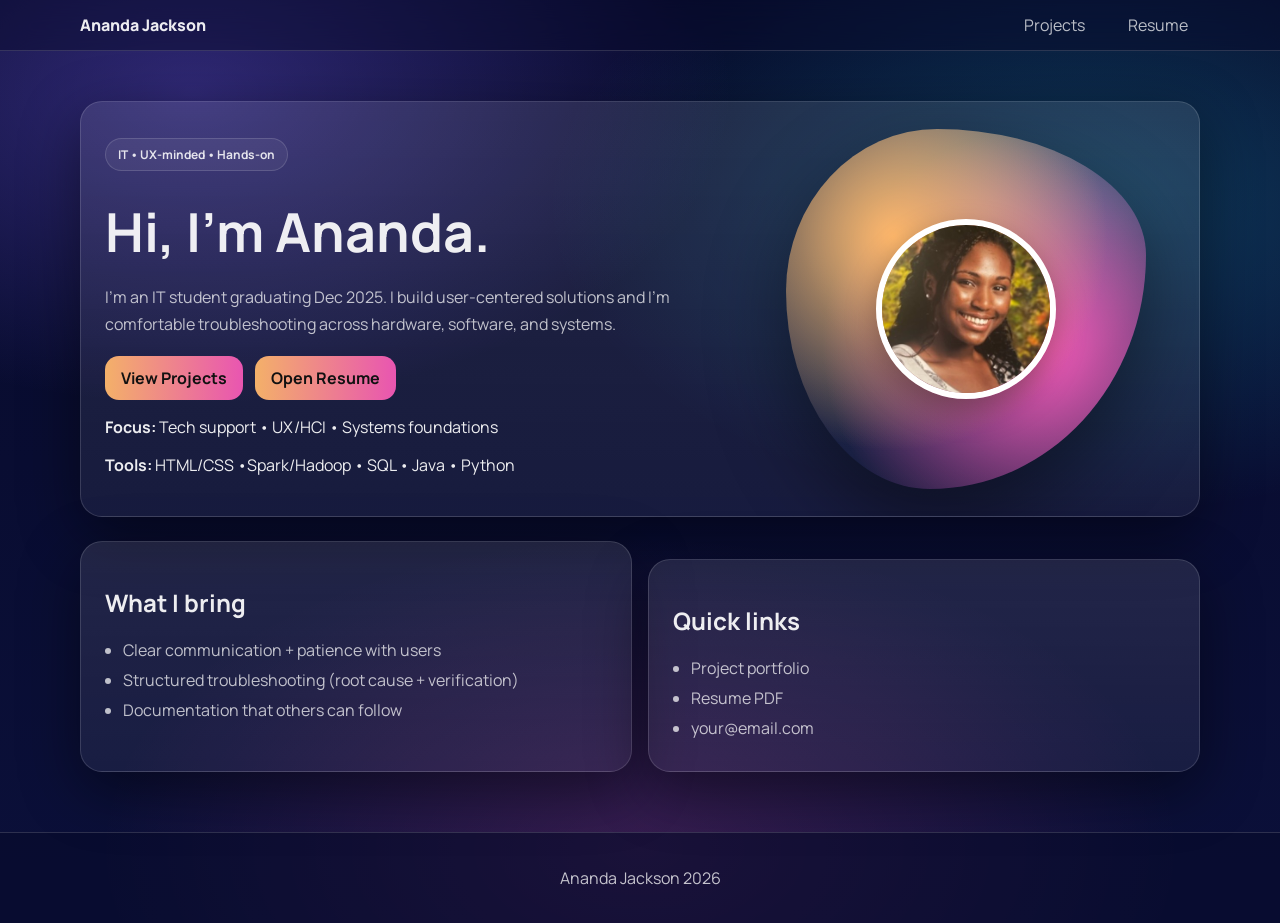
==== index.html @ 5ead98d2 "Initial portfolio commit" ====
<!doctype html>
<html lang="en">
<head>
  <meta charset="utf-8" />
  <meta name="viewport" content="width=device-width, initial-scale=1" />
  <title>Ananda Jackson | Portfolio</title>
  <link rel="stylesheet" href="style.css" />
</head>

<body>

  <!-- NAV -->
  <header class="site-header">
    <nav class="nav">
      <a class="brand" href="index.html">Ananda Jackson</a>
      <div class="nav-links">
        <a href="projects.html">Projects</a>
        <a href="resume.pdf" target="_blank" rel="noreferrer">Resume</a>
      </div>
    </nav>
  </header>

  <main class="container">

    <!-- HERO -->
    <section class="hero card">

      <!-- LEFT -->
      <div class="hero-left">
        <p class="pill">IT • UX-minded • Hands-on</p>

        <h1>Hi, I’m Ananda.</h1>

        <p class="lead">
          I’m an IT student graduating Dec 2025. I build user-centered solutions and I’m comfortable
          troubleshooting across hardware, software, and systems.
        </p>

        <div class="cta-row">
          <a class="btn primary" href="projects.html">View Projects</a>
          <a class="btn ghost" href="resume.pdf" target="_blank" rel="noreferrer">Open Resume</a>
        </div>

        <div class="mini">
          <p><strong>Focus:</strong> Tech support • UX/HCI • Systems foundations</p>
          <p><strong>Tools:</strong> HTML/CSS •Spark/Hadoop • SQL • Java • Python</p>
        </div>
      </div>

      <!-- RIGHT -->
      <div class="hero-right">
        <div class="blob">
          <img src="assests/headshot.jpeg" alt="Ananda Jackson portrait" />
        </div>
      </div>

    </section>

    <!-- LOWER CARDS -->
    <section class="grid">

      <article class="section card">
        <h2>What I bring</h2>
        <ul class="clean">
          <li>Clear communication + patience with users</li>
          <li>Structured troubleshooting (root cause + verification)</li>
          <li>Documentation that others can follow</li>
        </ul>
      </article>

            <article class="section card">
        <h2>Quick links</h2>
        <ul class="clean">
          <li><a href="projects.html">Project portfolio</a></li>
          <li><a href="resume.pdf" target="_blank" rel="noreferrer">Resume PDF</a></li>
          <li><a href="mailto:your@email.com">your@email.com</a></li>
        </ul>
      </article>

    </section>
  </main>

  <!-- FOOTER -->
  <footer class="footer">
    <p>Ananda Jackson <span id="year"></span></p>
  </footer>

  <script>
    document.getElementById("year").textContent = new Date().getFullYear();
  </script>

</body>
</html>
---- style.css ----
@import url('https://fonts.googleapis.com/css2?family=Manrope:wght@400;600;700;800&display=swap');

:root{
  --bg0:#070a2a;
  --bg1:#0b103a;
  --card: rgba(255,255,255,.08);
  --border: rgba(255,255,255,.14);
  --text: rgba(255,255,255,.92);
  --muted: rgba(255,255,255,.72);
  --shadow: 0 18px 60px rgba(0,0,0,.45);

  --pink:#ff5bbd;
  --peach:#ffb86b;
  --aqua:#24e0ff;
  --purple:#7b61ff;

  --r: 22px;
}

*{box-sizing:border-box}
html, body { min-height: 100%; }



body{
  margin:0;
  font-family: Manrope, system-ui, -apple-system, Segoe UI, Roboto, Arial;
  color: var(--text);
  background:
    radial-gradient(900px 520px at 15% 10%, rgba(123,97,255,.35), transparent 60%),
    radial-gradient(900px 520px at 85% 22%, rgba(36,224,255,.22), transparent 60%),
    radial-gradient(900px 520px at 50% 92%, rgba(255,91,189,.18), transparent 60%),
    linear-gradient(180deg, var(--bg0), var(--bg1));
}

a{color:inherit;text-decoration:none}
a:hover{opacity:.92;text-decoration:underline}

.container{
  width:min(1120px,92vw);
  margin:0 auto;
  padding:28px 0 28px;
}

/* ---------- NAV ---------- */
.site-header{
  position:sticky;
  top:0;
  z-index:10;
  backdrop-filter: blur(14px);
  background: rgba(7,10,42,.45);
  border-bottom: 1px solid var(--border);
}

.nav{
  width:min(1120px,92vw);
  margin:0 auto;
  display:flex;
  align-items:center;
  justify-content:space-between;
  padding:14px 0;
}

.brand{
  font-weight:800;
}

.nav-links a{
  margin-left:16px;
  padding:9px 12px;
  border-radius:14px;
  color: var(--muted);
}

.nav-links a:hover{
  background: rgba(255,255,255,.08);
  color: var(--text);
  text-decoration:none;
}

/* ---------- CARDS ---------- */
.card{
  background: linear-gradient(180deg, rgba(255,255,255,.10), rgba(255,255,255,.06));
  border: 1px solid var(--border);
  border-radius: var(--r);
  box-shadow: var(--shadow);
  padding:24px;
  overflow:hidden;
}

.card *{
  max-width:100%;
  word-wrap:break-word;
}

/* ---------- HERO ---------- */
.hero{
  display:grid;
  grid-template-columns: 1.2fr .8fr;
  gap:24px;
  align-items:center;
  margin-top:22px;
}

.hero-left{
  position:relative;
  z-index:1;
}

.hero-right{
  display:flex;
  justify-content:center;
  align-items:center;
}

/* ---------- BLOB + PHOTO ---------- */
.blob{
  width:360px;
  height:360px;
  border-radius: 42% 58% 60% 40% / 45% 35% 65% 55%;
  background:
    radial-gradient(circle at 30% 30%, var(--peach), rgba(255,184,107,0) 60%),
    radial-gradient(circle at 70% 60%, var(--pink), rgba(255,91,189,0) 65%),
    radial-gradient(circle at 55% 25%, rgba(255,255,255,.35), rgba(255,255,255,0) 55%);
  display:flex;
  align-items:center;
  justify-content:center;
  box-shadow: 0 30px 80px rgba(0,0,0,.45);
}

.blob img{
  width:180px;
  height:180px;
  object-fit:cover;
  border-radius:50%;
  border:6px solid #ffffff;
  background: rgba(255,255,255,.15);
  box-shadow: 0 12px 30px rgba(0,0,0,.35);
}

/* ---------- TEXT ---------- */
.pill{
  display:inline-block;
  font-size:12px;
  font-weight:700;
  padding:7px 12px;
  border-radius:999px;
  border:1px solid var(--border);
  background: rgba(255,255,255,.06);
  color: rgba(255,255,255,.86);
}

h1{
  margin:12px 0 10px;
  font-size: clamp(34px, 4.2vw, 54px);
}

.lead{
  color: var(--muted);
  line-height:1.7;
  max-width:58ch;
}

/* ---------- BUTTONS ---------- */
.cta-row{
  display:flex;
  gap:12px;
  margin-top:18px;
}

.btn{
  display:inline-flex;
  align-items:center;
  justify-content:center;
  padding:11px 16px;
  border-radius:14px;
  font-weight:700;
  border:none;
  background: linear-gradient(90deg, rgba(255,184,107,.95), rgba(255,91,189,.9));
  color:#111;
}

.btn:hover{
  transform: translateY(-1px);
  box-shadow: 0 12px 30px rgba(255,91,189,.35);
  text-decoration:none;
}

/* ---------- GRID SECTIONS ---------- */
.grid{
  display:grid;
  grid-template-columns: repeat(2, minmax(0,1fr));
  gap:16px;
  margin-top:24px;
}

@media (max-width:920px){
  .hero{grid-template-columns:1fr}
  .grid{grid-template-columns:1fr}
}

/* ---------- LISTS ---------- */
.clean{
  margin:0;
  padding-left:18px;
  color: var(--muted);
}

.clean li{
  margin:8px 0;
}

/* ---------- FOOTER ---------- */
.footer{
  margin-top: 32px;
  padding: 18px 0;
  border-top: 1px solid rgba(255,255,255,.15);
  color: rgba(255,255,255,.75);
  text-align:center;
  background: rgba(7,10,42,.60);
}

/* ---------- CASE STUDY PAGE ---------- */
.case-hero{
  display:grid;
  grid-template-columns: 1.15fr .85fr;
  gap: 22px;
  align-items:center;
  margin-top: 22px;
}

.case-thumb{
  width: 100%;
  max-width: 520px;
  border-radius: 18px;
  border: 1px solid rgba(255,255,255,.14);
  background: rgba(255,255,255,.05);
  overflow:hidden;
}

.case-thumb img{
  width:100%;
  height:100%;
  display:block;
  object-fit:cover;
}

.case-text{
  color: var(--muted);
  line-height: 1.7;
  margin-top: 8px;
}

.tags-row{
  display:flex;
  gap:10px;
  flex-wrap:wrap;
  margin-top: 14px;
}

.tag{
  font-size: 12px;
  font-weight: 700;
  padding: 6px 10px;
  border-radius: 999px;
  border: 1px solid var(--border);
  background: rgba(255,255,255,.06);
  color: rgba(255,255,255,.82);
}

.steps{
  display:grid;
  grid-template-columns: repeat(3, minmax(0, 1fr));
  gap: 16px;
  margin-top: 12px;
}

.step{
  padding: 14px;
  border-radius: 16px;
  border: 1px solid rgba(255,255,255,.12);
  background: rgba(255,255,255,.05);
}

.step h3{
  margin: 0 0 8px;
  font-size: 15px;
}

/* =========================
   GALLERIES (consistent system)
   ========================= */

.shots{
  display: grid;
  gap: 16px;
  margin-top: 14px;
  align-items: start;
}

/* Base tile */
.shot{
  border-radius: 16px;
  overflow: hidden;
  border: 1px solid rgba(255,255,255,.14);
  background: rgba(255,255,255,.05);
}

/* Media defaults */
.shot img,
.shot video{
  width: 100%;
  height: 100%;
  display: block;
}

/* --- VARIANT A: Phone screens (fills the tile, no empty space) --- */
.shots--phone{
  grid-template-columns: repeat(auto-fit, minmax(220px, 1fr));
}

.shots--phone .shot{
  aspect-ratio: 9 / 19.5;
}

.shots--phone .shot img,
.shots--phone .shot video{
  object-fit: cover;
}

/* --- VARIANT B: Desktop / wide screens --- */
.shots--desktop{
  grid-template-columns: repeat(auto-fit, minmax(320px, 1fr));
}

.shots--desktop .shot{
  aspect-ratio: 16 / 10;
}

.shots--desktop .shot img,
.shots--desktop .shot video{
  object-fit: cover;
}

/* --- VARIANT C: Terminal outputs (readable, minimal cropping) --- */
.shots--terminal{
  grid-template-columns: repeat(auto-fit, minmax(360px, 1fr));
}

.shots--terminal .shot{
  aspect-ratio: 16 / 9;
  background: rgba(0,0,0,.25); /* helps terminal images look crisp */
}

.shots--terminal .shot img{
  object-fit: contain; /* KEY: don’t crop text */
  padding: 10px;       /* prevents text from touching edges */
}

/* Mobile: keep it simple */
@media (max-width: 920px){
  .shots--phone,
  .shots--desktop,
  .shots--terminal{
    grid-template-columns: 1fr;
  }
}

/* ---------- CONSISTENT SECTION SPACING ---------- */
.section {
  margin-top: 18px;
}

.section:first-of-type {
  margin-top: 0;
}

/* If you want slightly more space between big blocks */
.case-stack > .card {
  margin-top: 18px;
}

/* ---------- CODE BLOCKS ---------- */
.codeblock{
  margin-top: 12px;
  padding: 14px 16px;
  border-radius: 16px;
  border: 1px solid rgba(255,255,255,.14);
  background: rgba(0,0,0,.35);

  /* scrolling behavior */
  max-height: 320px;        /* vertical scroll limit */
  overflow: auto;           /* enables BOTH directions */

  font-size: 13px;
  line-height: 1.6;
}

.codeblock code{
  font-family: ui-monospace, SFMono-Regular, Menlo, Monaco, Consolas, "Liberation Mono", monospace;
  white-space: pre;        /* no wrapping */
}


/* Video inside gallery tiles */
.shot video {
  width: 100%;
  height: 100%;
  object-fit: cover;
  display: block;
}

/* =========================================================
   PANDA OPS BLOG (light theme) — scoped to .panda-blog
   ========================================================= */

.panda-blog{
  background: #ffffff;
  color: rgba(0,0,0,.88);
  font-family: Manrope, system-ui, -apple-system, Segoe UI, Roboto, Arial;
}

/* Light header */
.panda-blog .site-header{
  position: sticky;
  top: 0;
  z-index: 10;
  backdrop-filter: blur(10px);
  background: rgba(255,255,255,.92);
  border-bottom: 1px solid rgba(0,0,0,.08);
}

.panda-blog a{ color: inherit; text-decoration: none; }
.panda-blog a:hover{ text-decoration: underline; }

.panda-blog .container{
  width: min(1100px, 92vw);
  margin: 0 auto;
  padding: 26px 0 30px;
}

.panda-brand{
  font-weight: 900;
  letter-spacing: .2px;
}

.panda-blog .nav-links a{
  color: rgba(0,0,0,.65);
  border-radius: 14px;
}
.panda-blog .nav-links a:hover{
  background: rgba(18,140,82,.08);
  color: rgba(0,0,0,.85);
  text-decoration: none;
}

/* Hero */
.panda-hero{
  display: grid;
  grid-template-columns: 1.25fr .75fr;
  gap: 18px;
  padding: 22px;
  border-radius: 22px;
  border: 1px solid rgba(0,0,0,.10);
  background:
    radial-gradient(900px 520px at 15% 10%, rgba(18,140,82,.10), transparent 60%),
    radial-gradient(800px 520px at 85% 15%, rgba(0,0,0,.06), transparent 60%),
    #fff;
  box-shadow: 0 18px 55px rgba(0,0,0,.08);
}

.panda-kicker{
  margin: 0;
  font-weight: 800;
  font-size: 12px;
  letter-spacing: .6px;
  text-transform: uppercase;
  color: rgba(0,0,0,.55);
}

.panda-title{
  margin: 10px 0 10px;
  font-size: clamp(34px, 4.2vw, 52px);
  line-height: 1.05;
}

.panda-lead{
  margin: 0;
  color: rgba(0,0,0,.62);
  line-height: 1.7;
  max-width: 62ch;
}

.panda-cta{
  display: flex;
  flex-wrap: wrap;
  gap: 10px;
  margin-top: 16px;
}


.panda-btn:hover{
  text-decoration: none;
  transform: translateY(-1px);
  box-shadow: 0 12px 30px rgba(0,0,0,.12);
}

.panda-btn{
  font-size: 12px;
  font-weight: 800;
  padding: 7px 10px;
  border-radius: 999px;
  border: 1px solid rgba(18,140,82,.18);
  background: rgba(18,140,82,.07);
}

/* Chips */
.panda-chips{
  display: flex;
  flex-wrap: wrap;
  gap: 8px;
  margin-top: 14px;
}

.panda-chip{
  font-size: 12px;
  font-weight: 800;
  padding: 7px 10px;
  border-radius: 999px;
  border: 1px solid rgba(18,140,82,.18);
  background: rgba(18,140,82,.07);
}

/* Hero card */
.panda-hero-card{
  border-radius: 20px;
  border: 1px solid rgba(0,0,0,.10);
  background: rgba(255,255,255,.92);
  padding: 16px;
}

.panda-hero-card-top{
  display: flex;
  gap: 12px;
  align-items: center;
}

.panda-face{
  width: 54px;
  height: 54px;
  border-radius: 16px;
  border: 1px solid rgba(0,0,0,.10);
  background:
    radial-gradient(circle at 30% 35%, rgba(0,0,0,.85) 0 18%, transparent 19%),
    radial-gradient(circle at 70% 35%, rgba(0,0,0,.85) 0 18%, transparent 19%),
    radial-gradient(circle at 50% 65%, rgba(0,0,0,.80) 0 10%, transparent 11%),
    #fff;
}

.panda-mini{
  margin: 0;
  font-size: 12px;
  color: rgba(0,0,0,.55);
}
.panda-mini-strong{
  margin: 0;
  font-size: 13px;
  font-weight: 900;
  color: rgba(0,0,0,.86);
}

.panda-hero-stats{
  display: grid;
  grid-template-columns: 1fr 1fr;
  gap: 10px;
  margin-top: 12px;
}

.panda-stat{
  padding: 10px;
  border-radius: 16px;
  border: 1px solid rgba(0,0,0,.08);
  background: rgba(18,140,82,.06);
}

/* Sections */
.panda-section{
  margin-top: 20px;
}

.panda-h2{
  margin: 0 0 10px;
  font-size: 22px;
}

.panda-h3{
  margin: 0 0 8px;
  font-size: 15px;
}

.panda-text{
  margin: 0;
  color: rgba(0,0,0,.62);
  line-height: 1.75;
}

.panda-card{
  padding: 16px;
  border-radius: 18px;
  border: 1px solid rgba(0,0,0,.10);
  background: #fff;
  box-shadow: 0 14px 40px rgba(0,0,0,.06);
}

.panda-grid-3{
  display: grid;
  grid-template-columns: repeat(3, minmax(0, 1fr));
  gap: 14px;
}

.panda-grid-2{
  display: grid;
  grid-template-columns: repeat(2, minmax(0, 1fr));
  gap: 14px;
}

/* Posts layout */
.panda-layout{
  display: grid;
  grid-template-columns: 1.35fr .65fr;
  gap: 16px;
  margin-top: 18px;
  align-items: start;
}

.panda-post{
  border-radius: 18px;
  border: 1px solid rgba(0,0,0,.10);
  background: #fff;
  padding: 16px;
  box-shadow: 0 14px 40px rgba(0,0,0,.06);
  margin-top: 14px;
}

.panda-post-featured{
  background:
    radial-gradient(900px 520px at 15% 10%, rgba(18,140,82,.10), transparent 60%),
    #fff;
}

.panda-post-title{
  margin: 10px 0 8px;
  font-size: 20px;
}

.panda-post-meta{
  display: flex;
  gap: 8px;
  flex-wrap: wrap;
  align-items: center;
  font-size: 12px;
  color: rgba(0,0,0,.55);
}

.panda-badge{
  font-weight: 900;
  font-size: 11px;
  padding: 5px 9px;
  border-radius: 999px;
  color: rgba(0,0,0,.78);
  background: rgba(18,140,82,.10);
  border: 1px solid rgba(18,140,82,.22);
}

.panda-badge-soft{
  background: rgba(0,0,0,.05);
  border: 1px solid rgba(0,0,0,.10);
}

.panda-post-actions{
  display: flex;
  gap: 10px;
  margin-top: 12px;
  flex-wrap: wrap;
}

.panda-divider{
  height: 1px;
  background: rgba(0,0,0,.10);
  margin: 14px 0;
}

.panda-list{
  margin: 0;
  padding-left: 18px;
  color: rgba(0,0,0,.62);
}
.panda-list li{ margin: 8px 0; }

.panda-sticky{
  position: sticky;
  top: 88px;
}

/* Footer */
.panda-footer{
  margin-top: 26px;
  padding: 18px 0;
  border-top: 1px solid rgba(0,0,0,.10);
  color: rgba(0,0,0,.60);
  text-align: center;
}

/* Responsiveness */
@media (max-width: 920px){
  .panda-hero{ grid-template-columns: 1fr; }
  .panda-grid-3{ grid-template-columns: 1fr; }
  .panda-grid-2{ grid-template-columns: 1fr; }
  .panda-layout{ grid-template-columns: 1fr; }
  .panda-sticky{ position: static; }
}
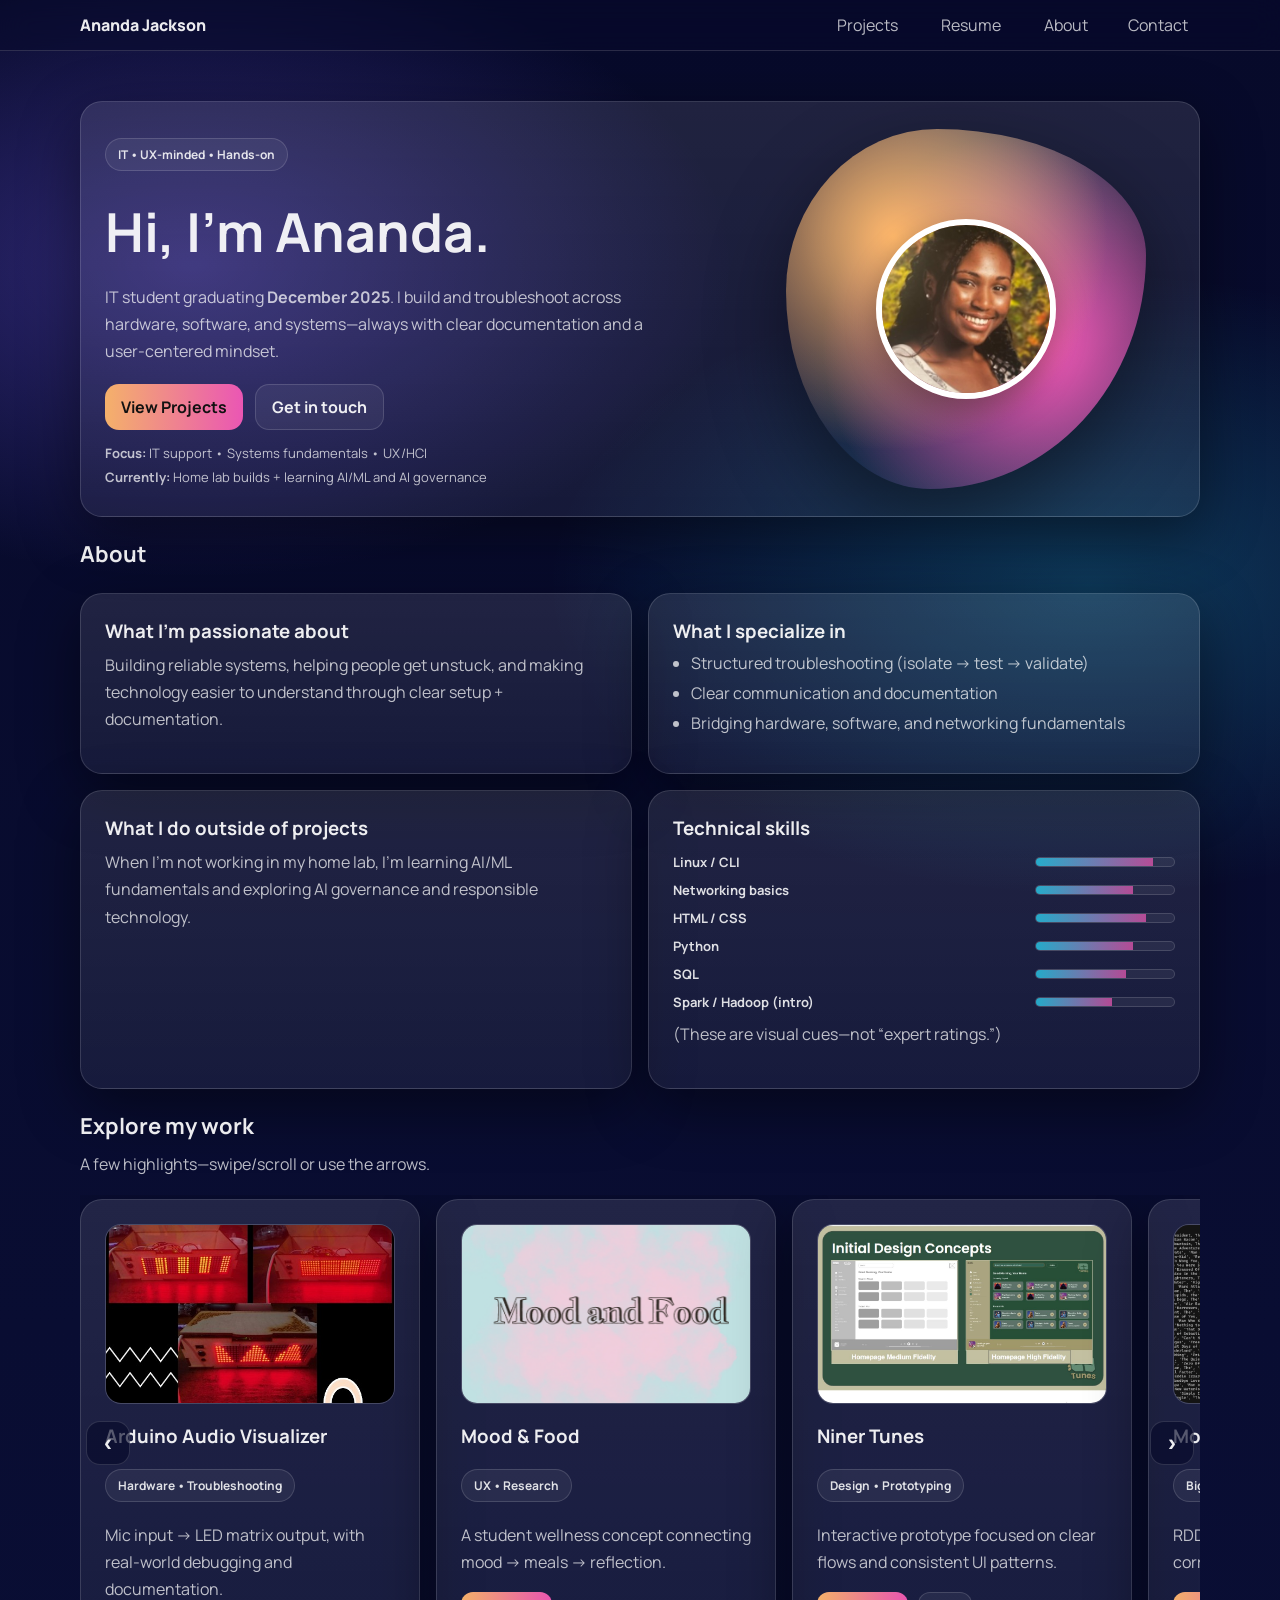
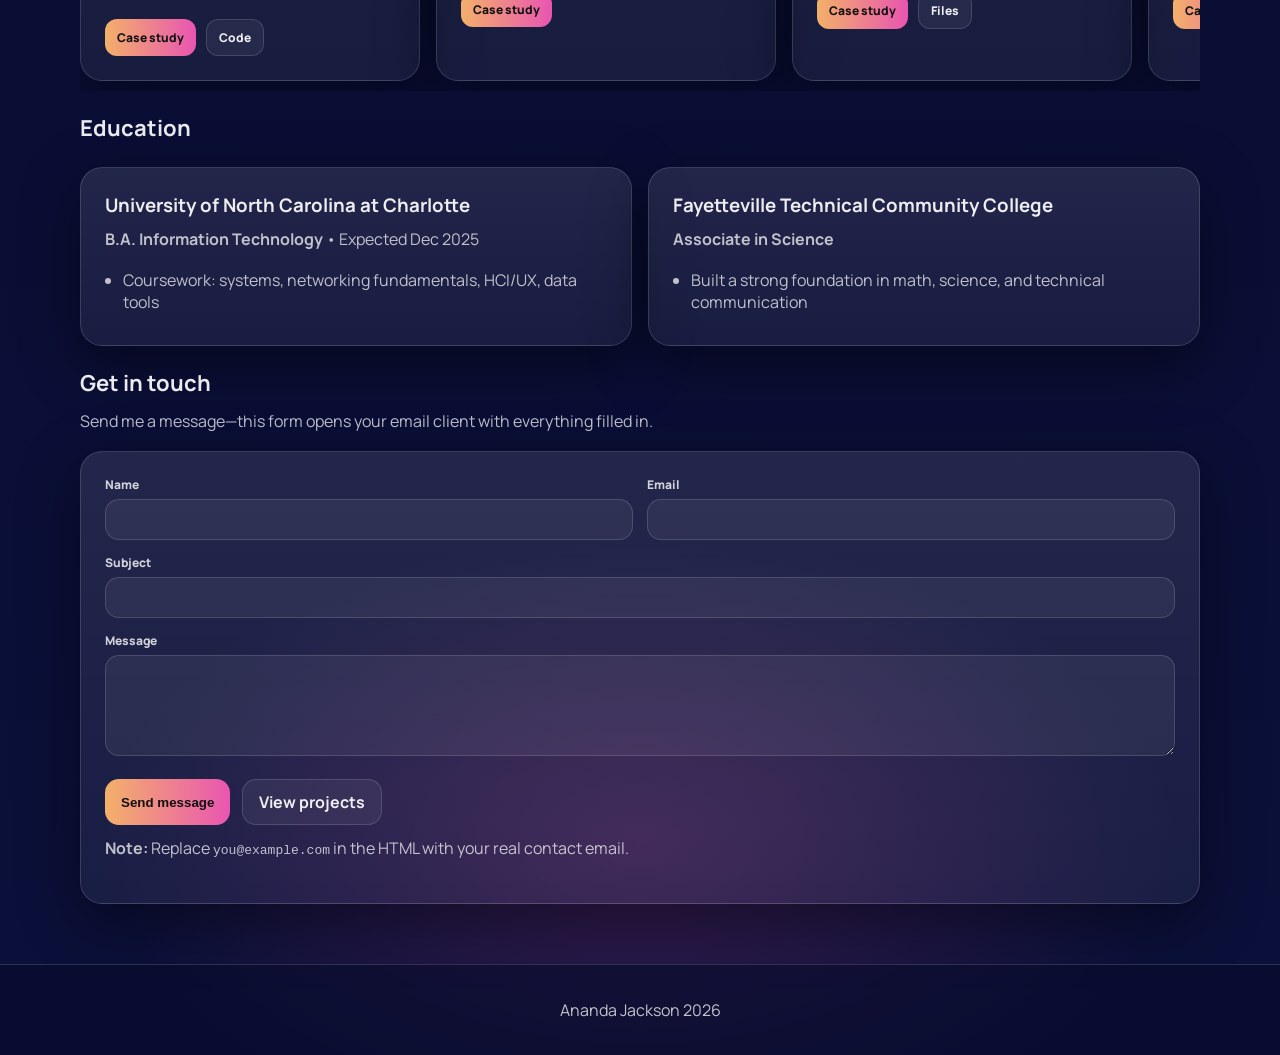
==== commit cf763d3c: "Add files via upload" ====
--- a/index.html
+++ b/index.html
@@ -9,78 +9,235 @@
 
 <body>
 
-  <!-- NAV -->
   <header class="site-header">
     <nav class="nav">
       <a class="brand" href="index.html">Ananda Jackson</a>
       <div class="nav-links">
         <a href="projects.html">Projects</a>
         <a href="resume.pdf" target="_blank" rel="noreferrer">Resume</a>
+        <a href="#about">About</a><a href="#contact">Contact</a>
       </div>
     </nav>
   </header>
 
   <main class="container">
 
-    <!-- HERO -->
-    <section class="hero card">
-
-      <!-- LEFT -->
+    <section class="hero card" id="top">
       <div class="hero-left">
         <p class="pill">IT • UX-minded • Hands-on</p>
-
         <h1>Hi, I’m Ananda.</h1>
 
         <p class="lead">
-          I’m an IT student graduating Dec 2025. I build user-centered solutions and I’m comfortable
-          troubleshooting across hardware, software, and systems.
+          IT student graduating <strong>December 2025</strong>. I build and troubleshoot across hardware, software, and systems—always with
+          clear documentation and a user-centered mindset.
         </p>
 
         <div class="cta-row">
           <a class="btn primary" href="projects.html">View Projects</a>
-          <a class="btn ghost" href="resume.pdf" target="_blank" rel="noreferrer">Open Resume</a>
+          <a class="btn ghost" href="#contact">Get in touch</a>
         </div>
 
         <div class="mini">
-          <p><strong>Focus:</strong> Tech support • UX/HCI • Systems foundations</p>
-          <p><strong>Tools:</strong> HTML/CSS •Spark/Hadoop • SQL • Java • Python</p>
+          <p><strong>Focus:</strong> IT support • Systems fundamentals • UX/HCI</p>
+          <p><strong>Currently:</strong> Home lab builds + learning AI/ML and AI governance</p>
         </div>
       </div>
 
-      <!-- RIGHT -->
       <div class="hero-right">
         <div class="blob">
           <img src="assests/headshot.jpeg" alt="Ananda Jackson portrait" />
         </div>
       </div>
-
-    </section>
-
-    <!-- LOWER CARDS -->
-    <section class="grid">
-
-      <article class="section card">
-        <h2>What I bring</h2>
-        <ul class="clean">
-          <li>Clear communication + patience with users</li>
-          <li>Structured troubleshooting (root cause + verification)</li>
-          <li>Documentation that others can follow</li>
-        </ul>
-      </article>
-
-            <article class="section card">
-        <h2>Quick links</h2>
-        <ul class="clean">
-          <li><a href="projects.html">Project portfolio</a></li>
-          <li><a href="resume.pdf" target="_blank" rel="noreferrer">Resume PDF</a></li>
-          <li><a href="mailto:your@email.com">your@email.com</a></li>
-        </ul>
-      </article>
-
-    </section>
+    </section>
+
+    <section class="section" id="about">
+      <h2 class="h2">About</h2>
+
+      <section class="grid">
+        <article class="section card">
+          <h3>What I’m passionate about</h3>
+          <p class="case-text">
+            Building reliable systems, helping people get unstuck, and making technology easier to understand through clear setup + documentation.
+          </p>
+        </article>
+
+        <article class="section card">
+          <h3>What I specialize in</h3>
+          <ul class="clean">
+            <li>Structured troubleshooting (isolate → test → validate)</li>
+            <li>Clear communication and documentation</li>
+            <li>Bridging hardware, software, and networking fundamentals</li>
+          </ul>
+        </article>
+
+        <article class="section card">
+          <h3>What I do outside of projects</h3>
+          <p class="case-text">
+            When I’m not working in my home lab, I’m learning AI/ML fundamentals and exploring AI governance and responsible technology.
+          </p>
+        </article>
+
+        <article class="section card">
+          <h3>Technical skills</h3>
+
+          <div class="skills">
+            <div class="skill"><span>Linux / CLI</span><span class="dots"><i style="--p:85"></i></span></div>
+            <div class="skill"><span>Networking basics</span><span class="dots"><i style="--p:70"></i></span></div>
+            <div class="skill"><span>HTML / CSS</span><span class="dots"><i style="--p:80"></i></span></div>
+            <div class="skill"><span>Python</span><span class="dots"><i style="--p:70"></i></span></div>
+            <div class="skill"><span>SQL</span><span class="dots"><i style="--p:65"></i></span></div>
+            <div class="skill"><span>Spark / Hadoop (intro)</span><span class="dots"><i style="--p:55"></i></span></div>
+          </div>
+
+          <p class="case-text" style="margin-top:10px;">
+            (These are visual cues—not “expert ratings.”)
+          </p>
+        </article>
+      </section>
+    </section>
+
+    <section class="section" id="work">
+      <h2 class="h2">Explore my work</h2>
+      <p class="case-text">A few highlights—swipe/scroll or use the arrows.</p>
+
+      <div class="carousel" data-carousel tabindex="0">
+        <button class="car-btn prev" aria-label="Previous">‹</button>
+
+        <div class="car-track">
+
+          <article class="card project-card">
+            <img class="project-thumb" src="assests/step2.jpg" alt="Arduino Audio Visualizer preview" />
+            <div class="project-top">
+              <h3>Arduino Audio Visualizer</h3>
+              <p class="pill">Hardware • Troubleshooting</p>
+            </div>
+            <p class="case-text">Mic input → LED matrix output, with real-world debugging and documentation.</p>
+            <div class="project-links">
+              <a class="btn sm" href="arduino-visualizer.html">Case study</a>
+              <a class="btn sm ghost" href="assests/audio_visualizer.ino" download>Code</a>
+            </div>
+          </article>
+
+          <article class="card project-card">
+            <img class="project-thumb" src="assests/moodfood-cover.png" alt="Mood & Food preview" />
+            <div class="project-top">
+              <h3>Mood &amp; Food</h3>
+              <p class="pill">UX • Research</p>
+            </div>
+            <p class="case-text">A student wellness concept connecting mood → meals → reflection.</p>
+            <div class="project-links">
+              <a class="btn sm" href="mood-and-food.html">Case study</a>
+            </div>
+          </article>
+
+          <article class="card project-card">
+            <img class="project-thumb" src="assests/niner1.jpg" alt="Niner Tunes preview" />
+            <div class="project-top">
+              <h3>Niner Tunes</h3>
+              <p class="pill">Design • Prototyping</p>
+            </div>
+            <p class="case-text">Interactive prototype focused on clear flows and consistent UI patterns.</p>
+            <div class="project-links">
+              <a class="btn sm" href="niner-tunes.html">Case study</a>
+              <a class="btn sm ghost" href="niner-tunes-project/niner-tunes-project.zip" download>Files</a>
+            </div>
+          </article>
+
+          <article class="card project-card">
+            <img class="project-thumb" src="assests/spark-q1.png" alt="Spark project preview" />
+            <div class="project-top">
+              <h3>Movies Project — Spark (RDD)</h3>
+              <p class="pill">Big Data • PySpark</p>
+            </div>
+            <p class="case-text">RDD pipelines with reliable parsing and correct aggregations.</p>
+            <div class="project-links">
+              <a class="btn sm" href="hadoop-spark.html">Case study</a>
+              <a class="btn sm ghost" href="assests/Movies Project_fixed_assignment_v2.py" download>Code</a>
+            </div>
+          </article>
+
+          <article class="card project-card">
+            <img class="project-thumb" src="assests/headshot.jpeg" alt="Panda Ops Blog preview" />
+            <div class="project-top">
+              <h3>Panda Ops: Home Lab Blog</h3>
+              <p class="pill">IT • Networking • Linux</p>
+            </div>
+            <p class="case-text">Runbook-style notes from my home lab: servers, troubleshooting, and automation.</p>
+            <div class="project-links">
+              <a class="btn sm" href="it-homelab-blog.html">View blog</a>
+            </div>
+          </article>
+
+        </div>
+
+        <button class="car-btn next" aria-label="Next">›</button>
+      </div>
+    </section>
+
+    <section class="section" id="education">
+      <h2 class="h2">Education</h2>
+      <section class="grid">
+        <article class="card section">
+          <h3>University of North Carolina at Charlotte</h3>
+          <p class="case-text"><strong>B.A. Information Technology</strong> • Expected Dec 2025</p>
+          <ul class="clean">
+            <li>Coursework: systems, networking fundamentals, HCI/UX, data tools</li>
+          </ul>
+        </article>
+
+        <article class="card section">
+          <h3>Fayetteville Technical Community College</h3>
+          <p class="case-text"><strong>Associate in Science</strong></p>
+          <ul class="clean">
+            <li>Built a strong foundation in math, science, and technical communication</li>
+          </ul>
+        </article>
+      </section>
+    </section>
+
+    <section class="section" id="contact">
+      <h2 class="h2">Get in touch</h2>
+      <p class="case-text">Send me a message—this form opens your email client with everything filled in.</p>
+
+      <section class="card section">
+        <form class="contact-form" id="contactForm" data-contact-email="you@example.com">
+          <div class="form-grid">
+            <label>
+              <span>Name</span>
+              <input name="name" autocomplete="name" required />
+            </label>
+
+            <label>
+              <span>Email</span>
+              <input name="email" type="email" autocomplete="email" required />
+            </label>
+
+            <label class="full">
+              <span>Subject</span>
+              <input name="subject" required />
+            </label>
+
+            <label class="full">
+              <span>Message</span>
+              <textarea name="message" rows="5" required></textarea>
+            </label>
+          </div>
+
+          <div class="cta-row">
+            <button class="btn primary" type="submit">Send message</button>
+            <a class="btn ghost" href="projects.html">View projects</a>
+          </div>
+
+          <p class="case-text" style="margin-top:10px;">
+            <strong>Note:</strong> Replace <code>you@example.com</code> in the HTML with your real contact email.
+          </p>
+        </form>
+      </section>
+    </section>
+
   </main>
 
-  <!-- FOOTER -->
+
   <footer class="footer">
     <p>Ananda Jackson <span id="year"></span></p>
   </footer>
@@ -89,5 +246,61 @@
     document.getElementById("year").textContent = new Date().getFullYear();
   </script>
 
+
+
+<script>
+(function(){
+  function setupCarousel(root){
+    const track = root.querySelector(".car-track");
+    const prev = root.querySelector(".car-btn.prev");
+    const next = root.querySelector(".car-btn.next");
+    if(!track || !prev || !next) return;
+
+    function step(dir){
+      const amt = Math.max(240, track.clientWidth * 0.85) * dir;
+      track.scrollBy({ left: amt, behavior: "smooth" });
+    }
+    prev.addEventListener("click", () => step(-1));
+    next.addEventListener("click", () => step(1));
+
+    root.addEventListener("keydown", (e) => {
+      if(e.key === "ArrowLeft") { step(-1); e.preventDefault(); }
+      if(e.key === "ArrowRight"){ step( 1); e.preventDefault(); }
+    }, {passive:false});
+  }
+
+  document.querySelectorAll("[data-carousel]").forEach(setupCarousel);
+})();
+</script>
+
+
+<script>
+  (function(){
+    const form = document.getElementById("contactForm");
+    if(!form) return;
+
+    form.addEventListener("submit", (e) => {
+      e.preventDefault();
+
+      const to = form.dataset.contactEmail || "";
+      const data = new FormData(form);
+
+      const subject = data.get("subject") || "Portfolio message";
+      const body = [
+        "Name: " + (data.get("name") || ""),
+        "Email: " + (data.get("email") || ""),
+        "",
+        (data.get("message") || "")
+      ].join("\n");
+
+      const href = "mailto:" + encodeURIComponent(to)
+        + "?subject=" + encodeURIComponent(subject)
+        + "&body=" + encodeURIComponent(body);
+
+      window.location.href = href;
+    });
+  })();
+</script>
+
 </body>
 </html>
--- a/style.css
+++ b/style.css
@@ -546,7 +546,7 @@
 }
 
 .panda-face{
-  width: 54px;
+  width: 200px;
   height: 54px;
   border-radius: 16px;
   border: 1px solid rgba(0,0,0,.10);
@@ -721,3 +721,281 @@
 }
 
 
+
+
+/* =========================================================
+   Small refinements + reusable components
+   ========================================================= */
+
+/* Headings */
+.h2{ margin: 22px 0 10px; font-size: 22px; }
+h3{ margin: 0 0 8px; }
+
+/* Buttons: variants + sizes */
+.btn.primary{
+  background: linear-gradient(90deg, rgba(255,184,107,.95), rgba(255,91,189,.9));
+  color:#111;
+}
+.btn.ghost{
+  background: rgba(255,255,255,.06);
+  border: 1px solid var(--border);
+  color: var(--text);
+}
+.btn.ghost:hover{
+  box-shadow: none;
+  transform: translateY(-1px);
+}
+.btn.sm{
+  padding: 9px 12px;
+  border-radius: 12px;
+  font-size: 12px;
+  font-weight: 800;
+}
+
+/* Subtle card hover */
+.card{
+  transition: transform .15s ease, box-shadow .15s ease;
+}
+.card:hover{
+  transform: translateY(-2px);
+}
+
+/* Mini text block */
+.mini{
+  margin-top: 14px;
+  color: var(--muted);
+  font-size: 13px;
+}
+.mini p{ margin: 6px 0; }
+
+/* Page header on Projects */
+.pagehead{
+  margin-top: 22px;
+}
+.pagehead h1{
+  margin: 0 0 10px;
+}
+.projects-grid{
+  margin-top: 18px;
+}
+
+/* Tags list (Projects cards) */
+.tags{
+  list-style:none;
+  display:flex;
+  flex-wrap: wrap;
+  gap: 8px;
+  padding: 0;
+  margin: 12px 0 0;
+}
+.tags li{
+  font-size: 12px;
+  font-weight: 800;
+  padding: 6px 10px;
+  border-radius: 999px;
+  border: 1px solid rgba(255,255,255,.12);
+  background: rgba(255,255,255,.05);
+  color: rgba(255,255,255,.80);
+}
+
+/* Project thumbs */
+.project-thumb{
+  width: 100%;
+  height: 180px;
+  object-fit: cover;
+  border-radius: 16px;
+  border: 1px solid rgba(255,255,255,.14);
+  background: rgba(255,255,255,.05);
+  margin-bottom: 14px;
+}
+
+/* Inline links under projects/cards */
+.project-links{
+  display:flex;
+  gap: 10px;
+  flex-wrap: wrap;
+  margin-top: 14px;
+}
+
+/* File buttons row */
+.file-list{
+  display:flex;
+  gap: 10px;
+  flex-wrap: wrap;
+  margin-top: 12px;
+}
+
+/* =========================================================
+   Carousel (used on index + project galleries)
+   ========================================================= */
+
+.carousel{
+  position: relative;
+  margin-top: 14px;
+}
+
+.car-track{
+  display:flex;
+  gap: 16px;
+  overflow-x: auto;
+  padding: 4px 6px 10px;
+  scroll-snap-type: x mandatory;
+  scroll-behavior: smooth;
+  -webkit-overflow-scrolling: touch;
+}
+.car-track:focus{ outline: none; }
+
+.car-track::-webkit-scrollbar{ height: 10px; }
+.car-track::-webkit-scrollbar-thumb{
+  background: rgba(255,255,255,.16);
+  border-radius: 999px;
+}
+.car-track::-webkit-scrollbar-track{
+  background: rgba(255,255,255,.06);
+  border-radius: 999px;
+}
+
+.car-btn{
+  position:absolute;
+  top: 50%;
+  transform: translateY(-50%);
+  width: 44px;
+  height: 44px;
+  border-radius: 14px;
+  border: 1px solid var(--border);
+  background: rgba(7,10,42,.65);
+  color: var(--text);
+  font-size: 24px;
+  font-weight: 900;
+  display:flex;
+  align-items:center;
+  justify-content:center;
+  cursor:pointer;
+  z-index: 2;
+}
+.car-btn:hover{ background: rgba(255,255,255,.10); }
+.car-btn.prev{ left: 6px; }
+.car-btn.next{ right: 6px; }
+
+@media (max-width: 920px){
+  .car-btn{ display:none; } /* swipe/scroll on mobile */
+}
+
+/* Card carousel items */
+.project-card{
+  min-width: 340px;
+  max-width: 380px;
+  scroll-snap-align: start;
+}
+@media (max-width: 920px){
+  .project-card{ min-width: 82vw; }
+}
+
+/* Gallery carousel items */
+.shots-track .shot-slide{
+  min-width: 560px;
+  scroll-snap-align: start;
+}
+@media (max-width: 920px){
+  .shots-track .shot-slide{ min-width: 86vw; }
+}
+
+/* Terminal screenshots: keep text readable */
+.terminal-track .terminal-slide img{
+  object-fit: contain;
+  background: rgba(0,0,0,.25);
+  padding: 10px;
+}
+
+/* =========================================================
+   Skills visual (dots bar)
+   ========================================================= */
+
+.skills{
+  display:grid;
+  gap: 10px;
+  margin-top: 12px;
+}
+.skill{
+  display:flex;
+  justify-content: space-between;
+  gap: 12px;
+  align-items:center;
+  color: rgba(255,255,255,.86);
+  font-weight: 700;
+  font-size: 13px;
+}
+.dots{
+  flex: 0 0 140px;
+  height: 10px;
+  border-radius: 999px;
+  border: 1px solid rgba(255,255,255,.14);
+  background: rgba(255,255,255,.06);
+  overflow:hidden;
+}
+.dots i{
+  display:block;
+  height: 100%;
+  width: calc(var(--p) * 1%);
+  background: linear-gradient(90deg, rgba(36,224,255,.7), rgba(255,91,189,.65));
+}
+
+/* =========================================================
+   Contact form
+   ========================================================= */
+
+.contact-form label{
+  display:block;
+}
+.contact-form span{
+  display:block;
+  font-size: 12px;
+  font-weight: 800;
+  color: rgba(255,255,255,.80);
+  margin-bottom: 6px;
+}
+
+.form-grid{
+  display:grid;
+  grid-template-columns: repeat(2, minmax(0,1fr));
+  gap: 14px;
+}
+.form-grid .full{ grid-column: 1 / -1; }
+
+.contact-form input,
+.contact-form textarea{
+  width: 100%;
+  padding: 12px 12px;
+  border-radius: 14px;
+  border: 1px solid rgba(255,255,255,.14);
+  background: rgba(255,255,255,.06);
+  color: var(--text);
+  outline: none;
+}
+.contact-form textarea{ resize: vertical; }
+.contact-form input:focus,
+.contact-form textarea:focus{
+  border-color: rgba(36,224,255,.35);
+  box-shadow: 0 0 0 3px rgba(36,224,255,.12);
+}
+
+@media (max-width: 920px){
+  .form-grid{ grid-template-columns: 1fr; }
+}
+
+
+/* ===== Grid card alignment fix v5 ===== */
+/* .section spacing is great for page sections, but it breaks card alignment inside grids.
+   These overrides keep grid cards perfectly aligned. */
+.grid > .card.section,
+.grid > article.card.section,
+.grid > .section.card,
+.grid > article.section.card {
+  margin-top: 0 !important;
+}
+
+/* If a card is also the first-of-type, ensure it doesn't get special casing compared to siblings */
+.grid > .card.section:first-of-type,
+.grid > article.card.section:first-of-type {
+  margin-top: 0 !important;
+}
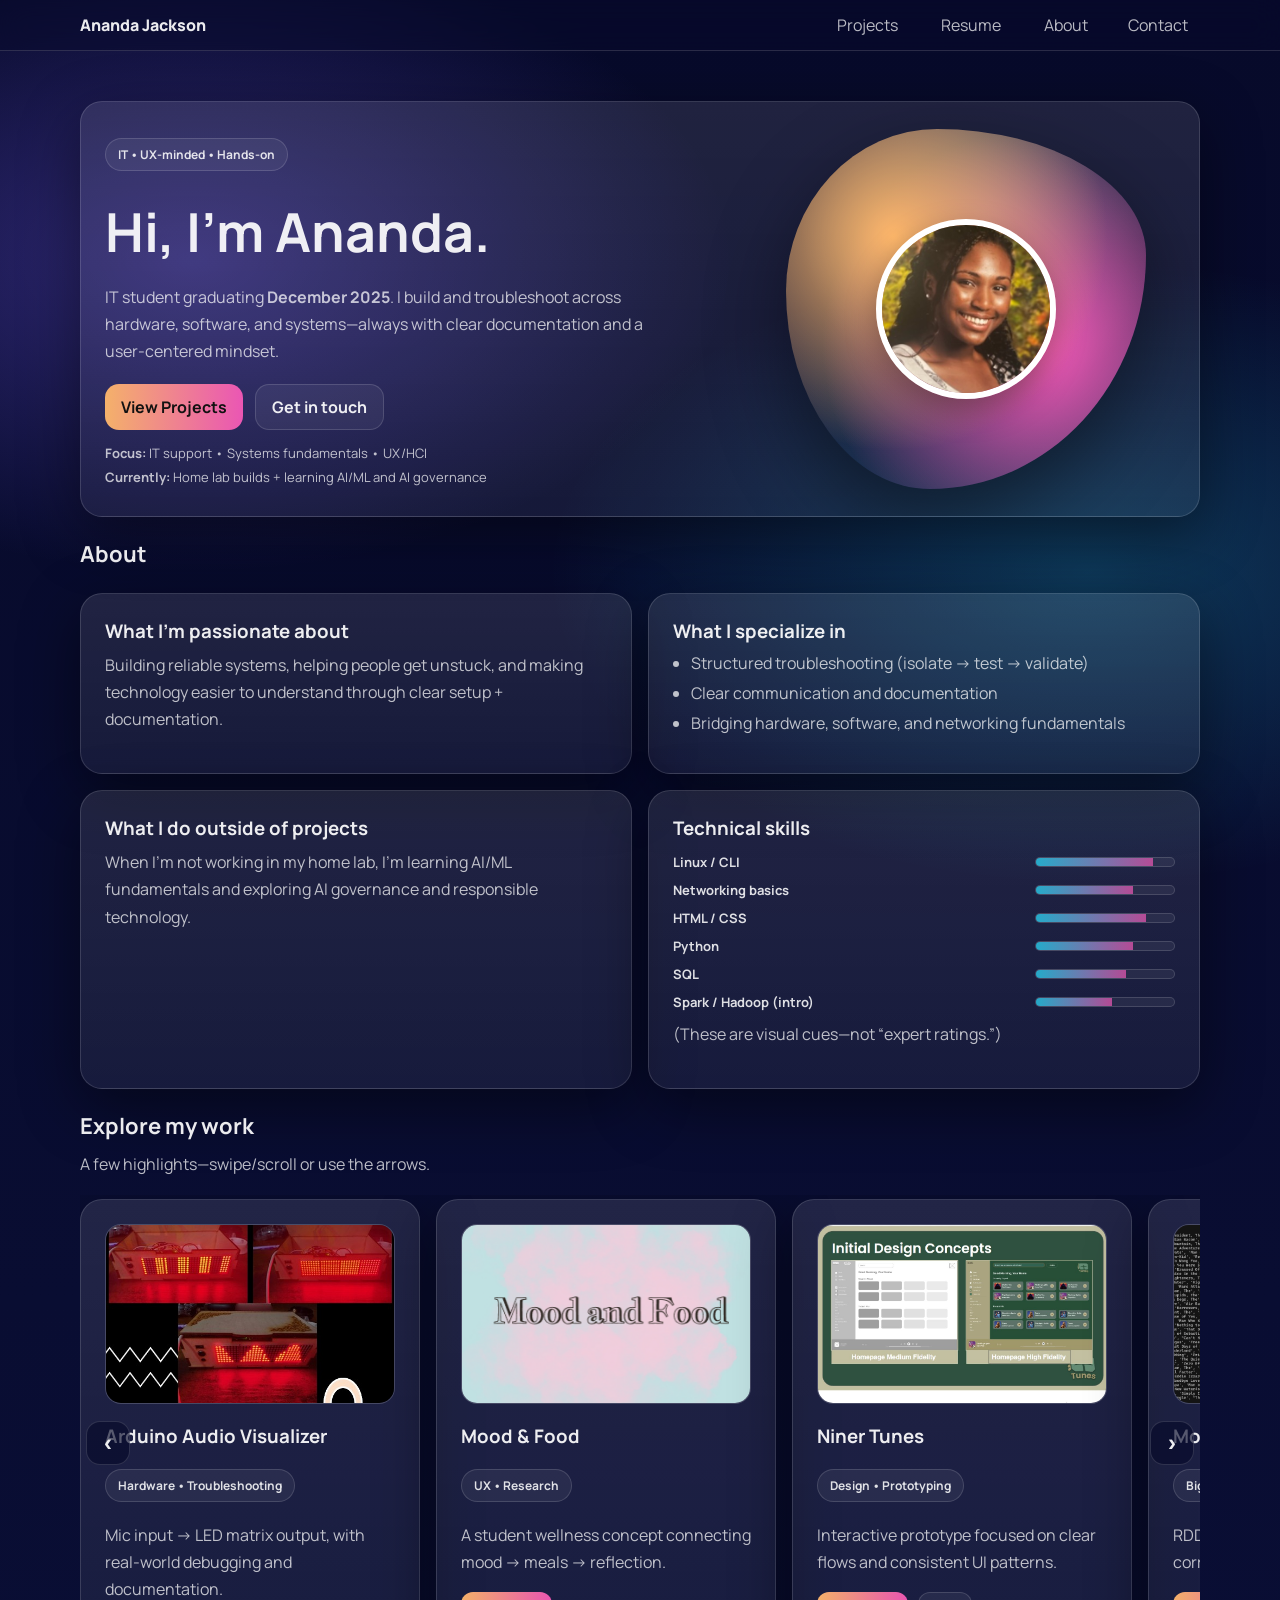
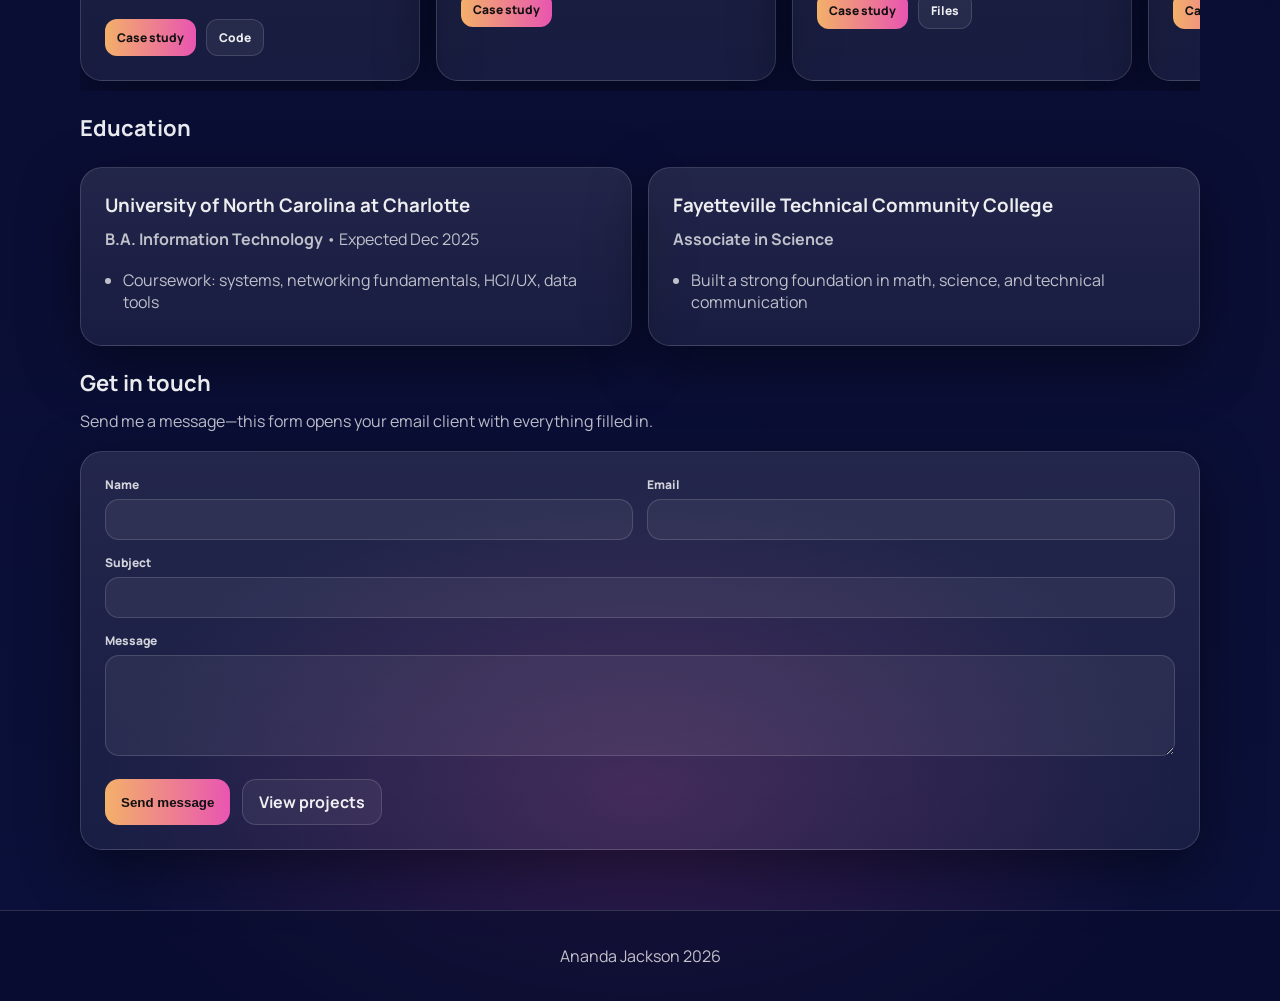
==== commit 1ae756f9: "Add files via upload" ====
--- a/index.html
+++ b/index.html
@@ -200,7 +200,7 @@
       <p class="case-text">Send me a message—this form opens your email client with everything filled in.</p>
 
       <section class="card section">
-        <form class="contact-form" id="contactForm" data-contact-email="you@example.com">
+        <form class="contact-form" id="contactForm" data-contact-email="Anandaajackson.com">
           <div class="form-grid">
             <label>
               <span>Name</span>
@@ -227,10 +227,6 @@
             <button class="btn primary" type="submit">Send message</button>
             <a class="btn ghost" href="projects.html">View projects</a>
           </div>
-
-          <p class="case-text" style="margin-top:10px;">
-            <strong>Note:</strong> Replace <code>you@example.com</code> in the HTML with your real contact email.
-          </p>
         </form>
       </section>
     </section>
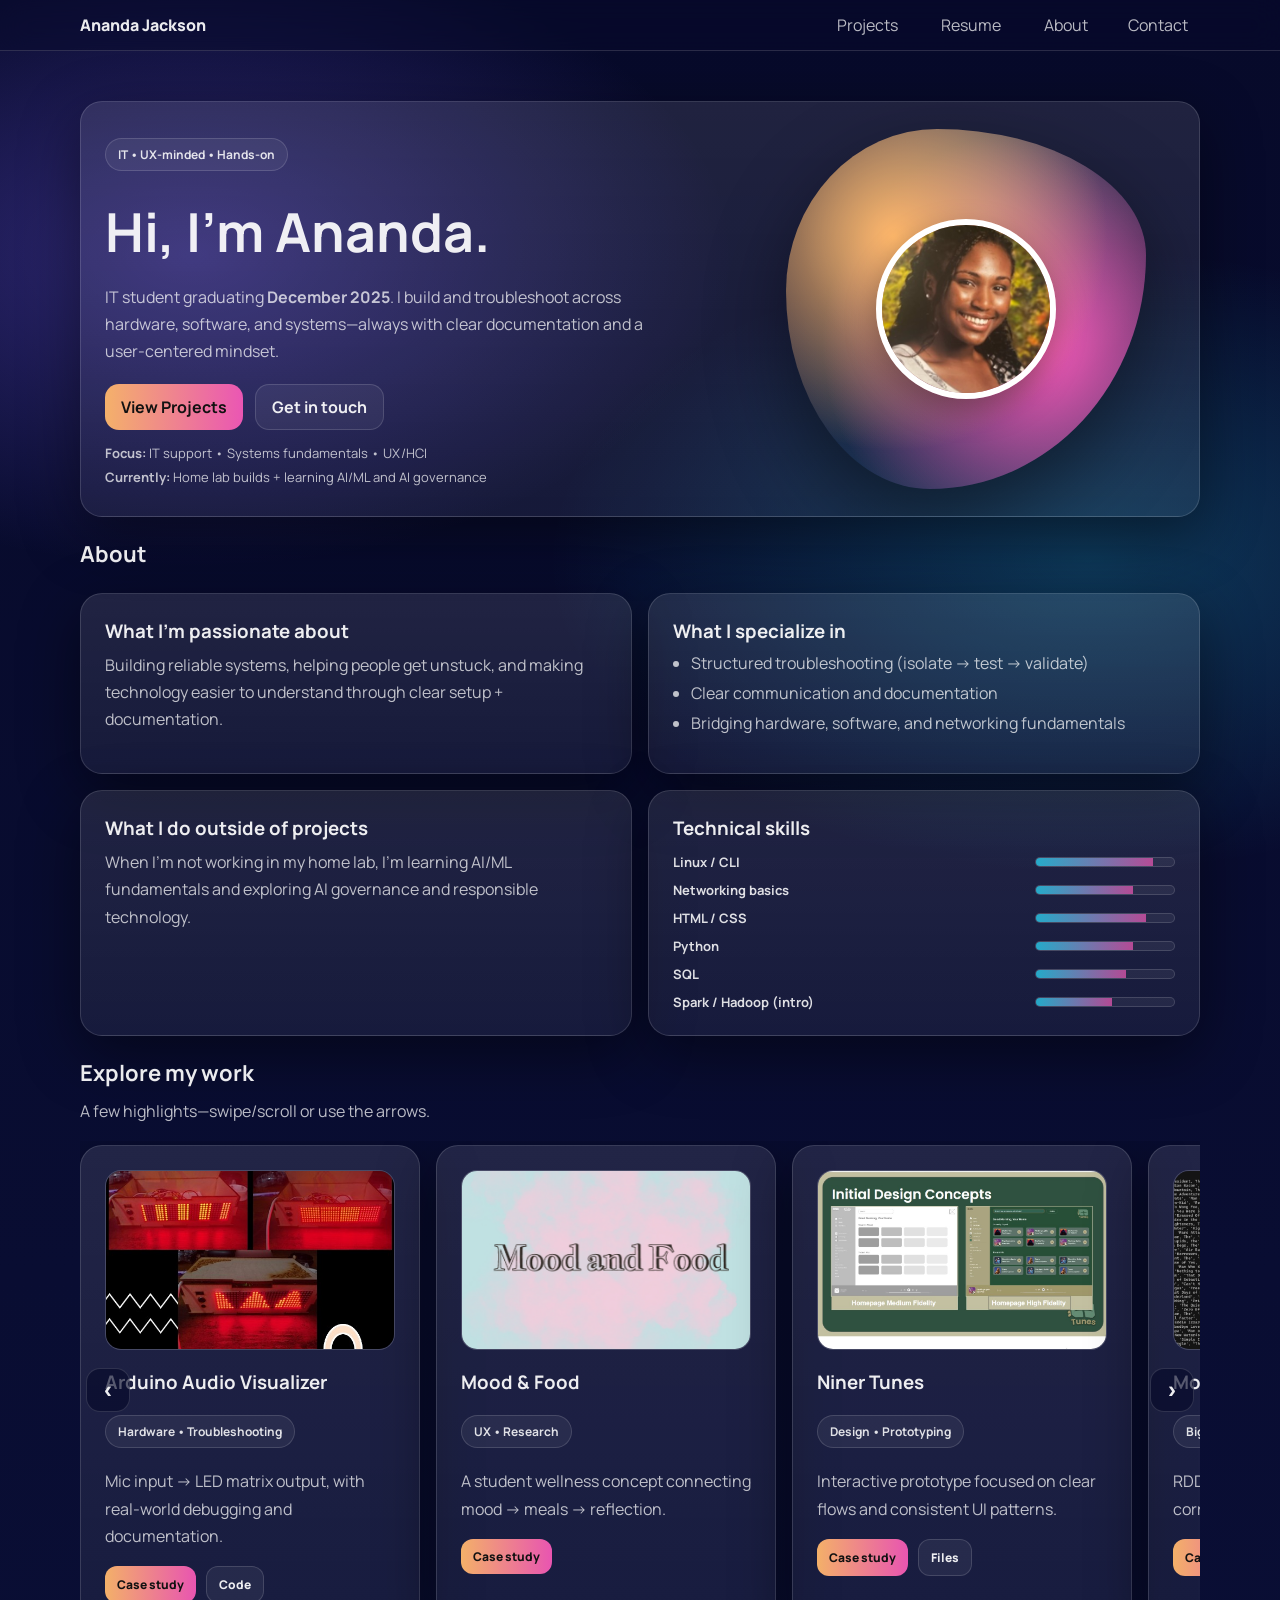
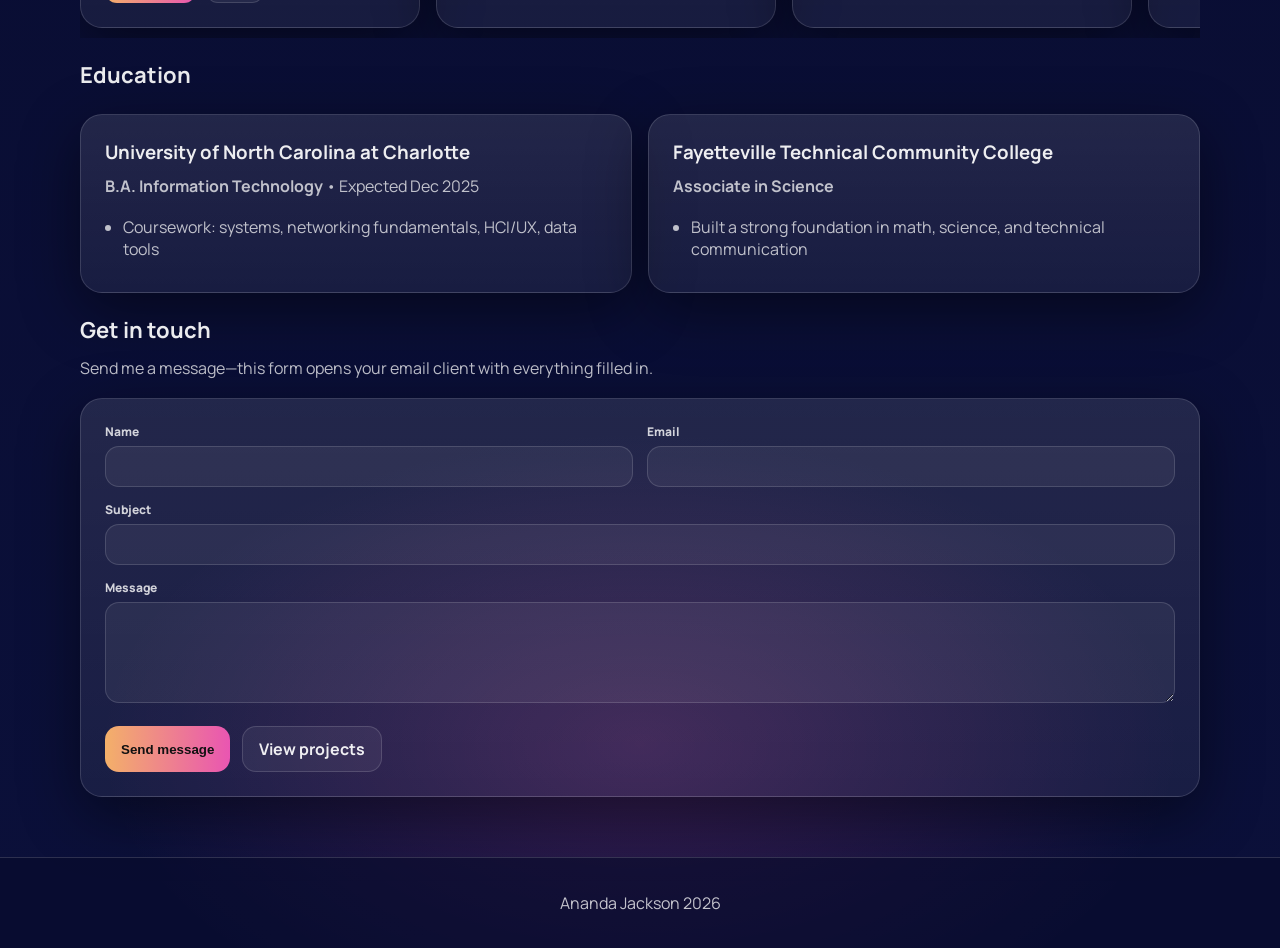
==== commit c027bfa3: "Add files via upload" ====
--- a/index.html
+++ b/index.html
@@ -88,10 +88,6 @@
             <div class="skill"><span>SQL</span><span class="dots"><i style="--p:65"></i></span></div>
             <div class="skill"><span>Spark / Hadoop (intro)</span><span class="dots"><i style="--p:55"></i></span></div>
           </div>
-
-          <p class="case-text" style="margin-top:10px;">
-            (These are visual cues—not “expert ratings.”)
-          </p>
         </article>
       </section>
     </section>
